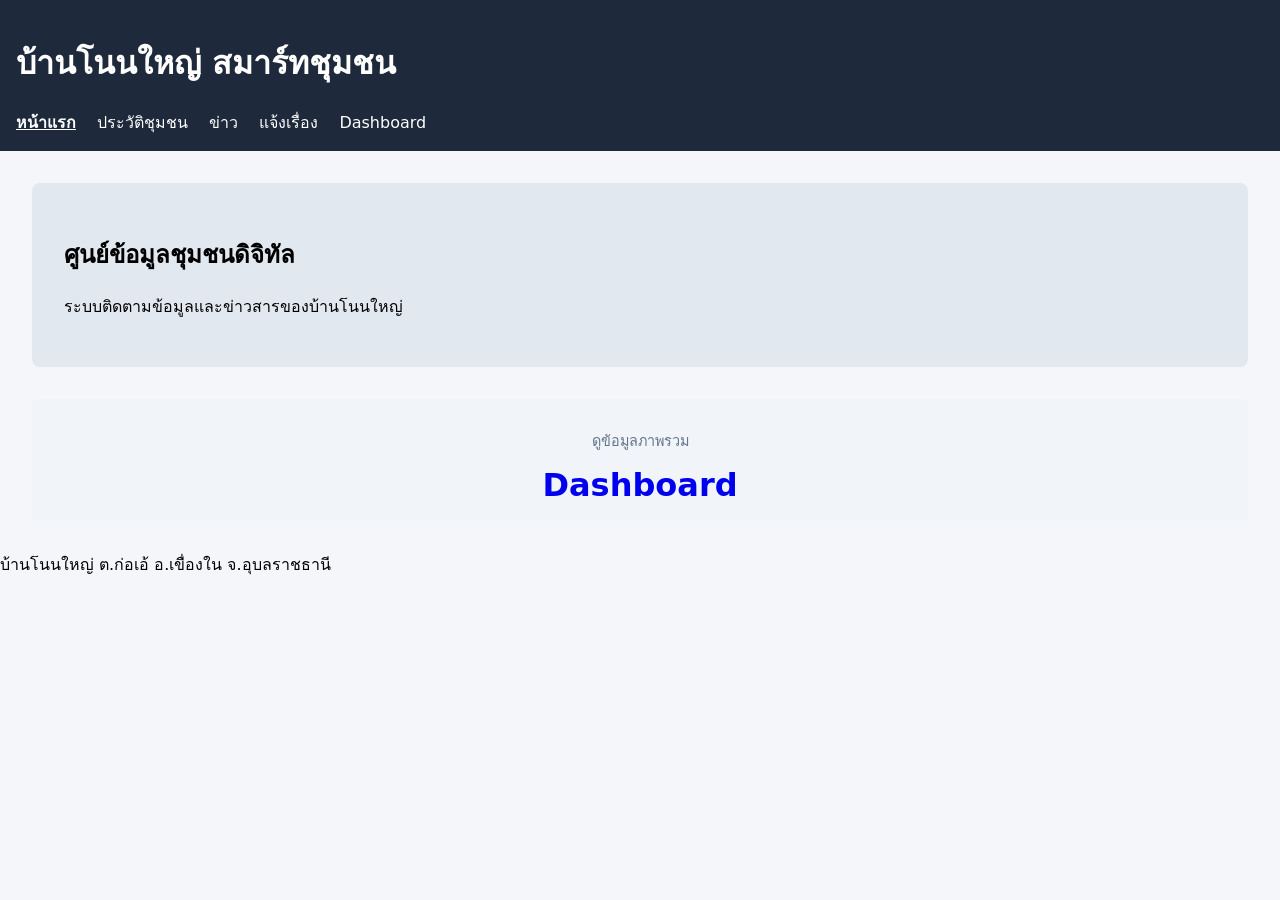
==== index.html @ 78b42ae3 "Update index.html" ====
<!doctype html>
<html lang="th">
<head>
<meta charset="utf-8">
<title>หน้าแรก - บ้านโนนใหญ่</title>
<meta name="viewport" content="width=device-width, initial-scale=1">
<link rel="stylesheet" href="assets/style.css">
</head>

<body>

<header>
<h1>บ้านโนนใหญ่ สมาร์ทชุมชน</h1>
<nav>
<a href="index.html" class="active">หน้าแรก</a>
<a href="community.html">ประวัติชุมชน</a>
<a href="news.html">ข่าว</a>
<a href="report.html">แจ้งเรื่อง</a>
<a href="dashboard.html">Dashboard</a>
</nav>
</header>

<main>
  
<section class="hero">
<h2>ศูนย์ข้อมูลชุมชนดิจิทัล</h2>
<p>ระบบติดตามข้อมูลและข่าวสารของบ้านโนนใหญ่</p>
</section>

<div class="stats" style="margin-top:20px;">
<a href="dashboard.html" class="stat-box" style="text-decoration:none;">
<p class="label">ดูข้อมูลภาพรวม</p>
<p class="value">Dashboard</p>
</a>
</div>

</section>

</main>

<footer>
บ้านโนนใหญ่ ต.ก่อเอ้ อ.เขื่องใน จ.อุบลราชธานี
</footer>

</body>
</html>
---- assets/style.css ----
body {
  font-family: system-ui, sans-serif;
  margin: 0;
  background: #f4f6f9;
}

header {
  background: #1e293b;
  color: white;
  padding: 1rem;
}

nav a {
  color: white;
  margin-right: 1rem;
  text-decoration: none;  
}

nav a.active {
  font-weight: bold;
  text-decoration: underline;  
}

main {
  padding: 2rem;
}

.hero {
  background:#e2e8f0;
  padding:2rem;
  border-radius:8px;
  margin-bottom:2rem;
}

.card {
  background: white;
  padding: 1.5rem;
  border-radius: 8px;
  box-shadow: 0 2px 8px rgba(0,0,0,0.05);
}

.stats {
  display: flex;
  gap: 2rem;
  margin-top: 1rem;
}

.stat-box {
  flex: 1;
  background: #f1f5f9;
  padding: 1rem;
  border-radius: 6px;
  text-align: center;
}

.label {
  font-size: 0.9rem;
  color: #64748b;
}

.value {
  font-size: 2rem;
  font-weight: bold;
  margin: 0.5rem 0 0 0;
}

.updated {
  margin-top: 1rem;
  font-size: 0.9rem;
  color: #475569;
}
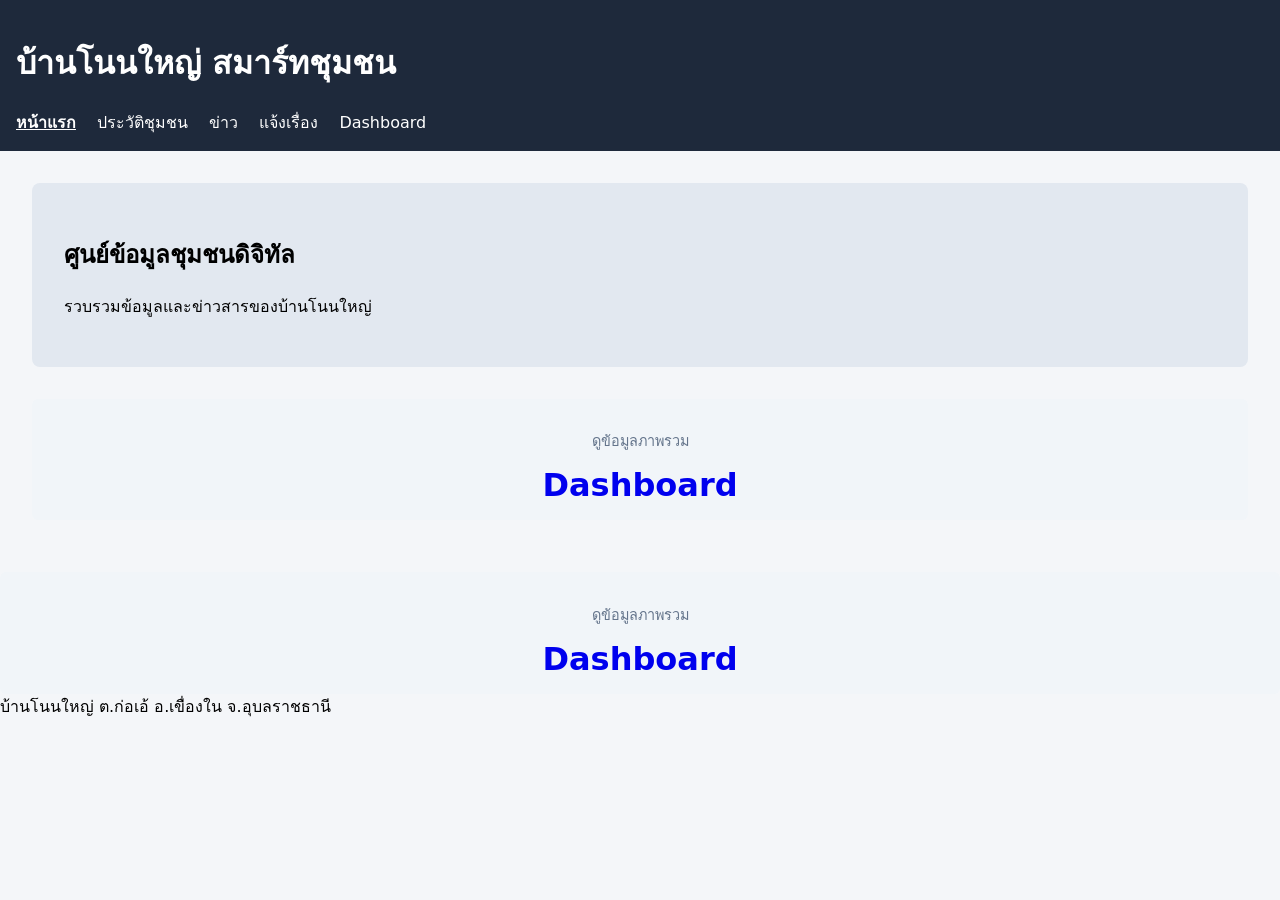
==== commit ae2295ce: "Update index.html" ====
--- a/index.html
+++ b/index.html
@@ -21,11 +21,20 @@
 </header>
 
 <main>
-  
+
 <section class="hero">
-<h2>ศูนย์ข้อมูลชุมชนดิจิทัล</h2>
-<p>ระบบติดตามข้อมูลและข่าวสารของบ้านโนนใหญ่</p>
+  <h2>ศูนย์ข้อมูลชุมชนดิจิทัล</h2>
+  <p>รวบรวมข้อมูลและข่าวสารของบ้านโนนใหญ่</p>
 </section>
+
+<div class="stats" style="margin-top:20px;">
+  <a href="dashboard.html" class="stat-box" style="text-decoration:none;">
+    <p class="label">ดูข้อมูลภาพรวม</p>
+    <p class="value">Dashboard</p>
+  </a>
+</div>
+
+</main>
 
 <div class="stats" style="margin-top:20px;">
 <a href="dashboard.html" class="stat-box" style="text-decoration:none;">
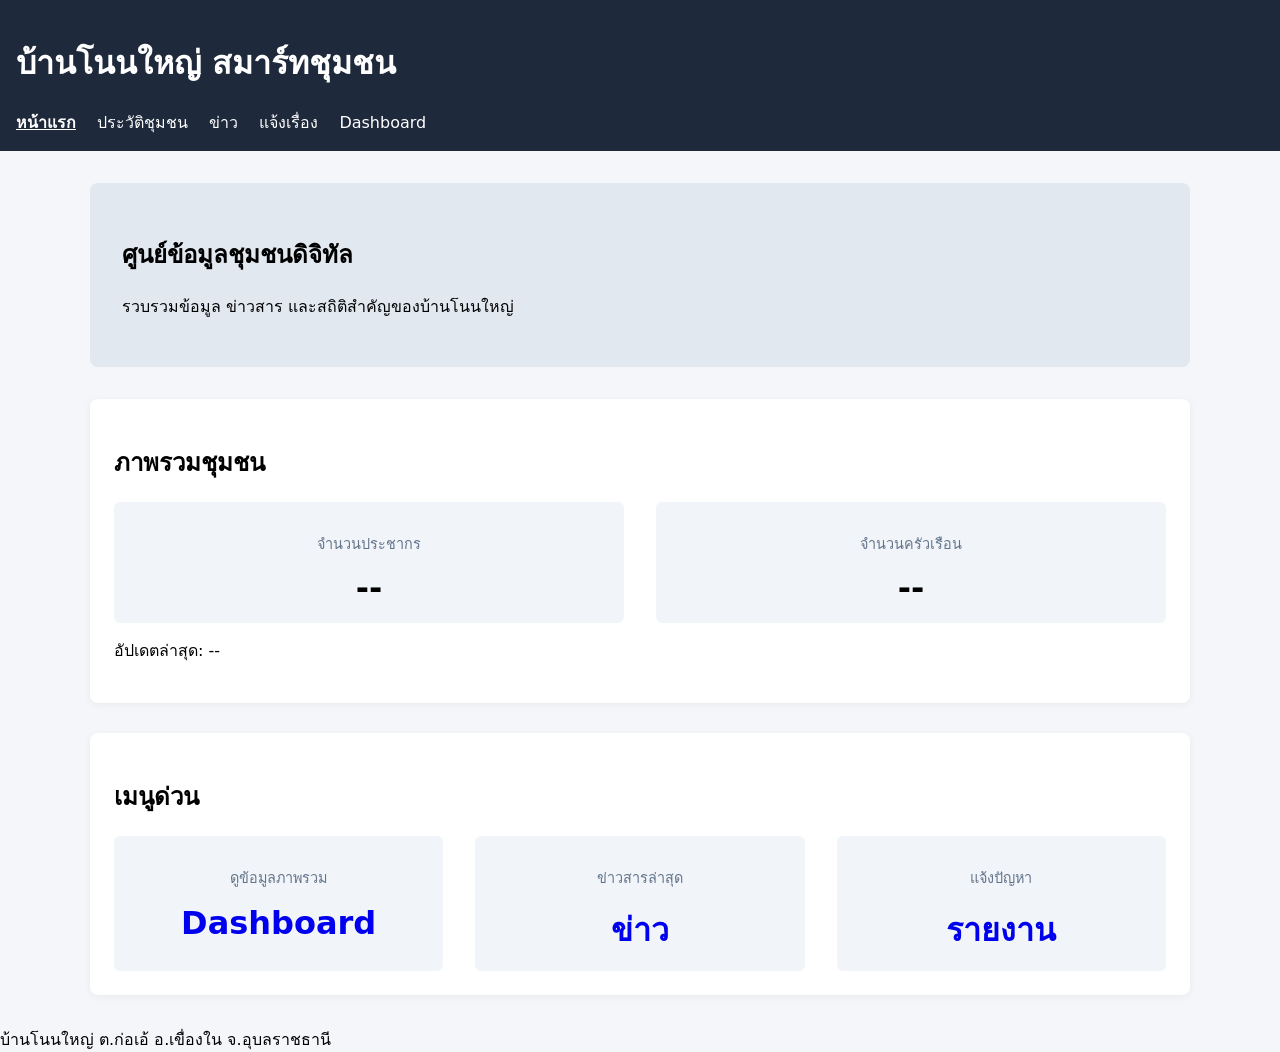
==== commit b75b9258: "Update index.html" ====
--- a/index.html
+++ b/index.html
@@ -5,6 +5,7 @@
 <title>หน้าแรก - บ้านโนนใหญ่</title>
 <meta name="viewport" content="width=device-width, initial-scale=1">
 <link rel="stylesheet" href="assets/style.css">
+<script src="js/main.js" defer></script>
 </head>
 
 <body>
@@ -21,30 +22,60 @@
 </header>
 
 <main>
+<div class="container">
 
 <section class="hero">
-  <h2>ศูนย์ข้อมูลชุมชนดิจิทัล</h2>
-  <p>รวบรวมข้อมูลและข่าวสารของบ้านโนนใหญ่</p>
+<h2>ศูนย์ข้อมูลชุมชนดิจิทัล</h2>
+<p>รวบรวมข้อมูล ข่าวสาร และสถิติสำคัญของบ้านโนนใหญ่</p>
 </section>
 
-<div class="stats" style="margin-top:20px;">
-  <a href="dashboard.html" class="stat-box" style="text-decoration:none;">
-    <p class="label">ดูข้อมูลภาพรวม</p>
-    <p class="value">Dashboard</p>
-  </a>
+<section class="card" style="margin-top:30px;">
+<h2>ภาพรวมชุมชน</h2>
+
+<div class="stats" style="margin-top:15px;">
+
+<div class="stat-box">
+<p class="label">จำนวนประชากร</p>
+<p id="home-population" class="value">--</p>
 </div>
 
-</main>
+<div class="stat-box">
+<p class="label">จำนวนครัวเรือน</p>
+<p id="home-households" class="value">--</p>
+</div>
 
-<div class="stats" style="margin-top:20px;">
+</div>
+
+<p style="margin-top:15px;">
+อัปเดตล่าสุด: <span id="home-updated">--</span>
+</p>
+
+</section>
+
+<section class="card" style="margin-top:30px;">
+<h2>เมนูด่วน</h2>
+
+<div class="stats" style="margin-top:15px;">
+
 <a href="dashboard.html" class="stat-box" style="text-decoration:none;">
 <p class="label">ดูข้อมูลภาพรวม</p>
 <p class="value">Dashboard</p>
 </a>
+
+<a href="news.html" class="stat-box" style="text-decoration:none;">
+<p class="label">ข่าวสารล่าสุด</p>
+<p class="value">ข่าว</p>
+</a>
+
+<a href="report.html" class="stat-box" style="text-decoration:none;">
+<p class="label">แจ้งปัญหา</p>
+<p class="value">รายงาน</p>
+</a>
+
 </div>
-
 </section>
 
+</div>
 </main>
 
 <footer>
--- a/assets/style.css
+++ b/assets/style.css
@@ -1,3 +1,4 @@
+/* update test */
 body {
   font-family: system-ui, sans-serif;
   margin: 0;
@@ -30,6 +31,20 @@
   padding:2rem;
   border-radius:8px;
   margin-bottom:2rem;
+}
+
+.container {
+  max-width: 1100px;
+  margin: auto;
+}
+
+.stat-box {
+  cursor: pointer;
+  transition: 0.2s;
+}
+
+.stat-box:hover {
+  transform: translateY(-4px);
 }
 
 .card {
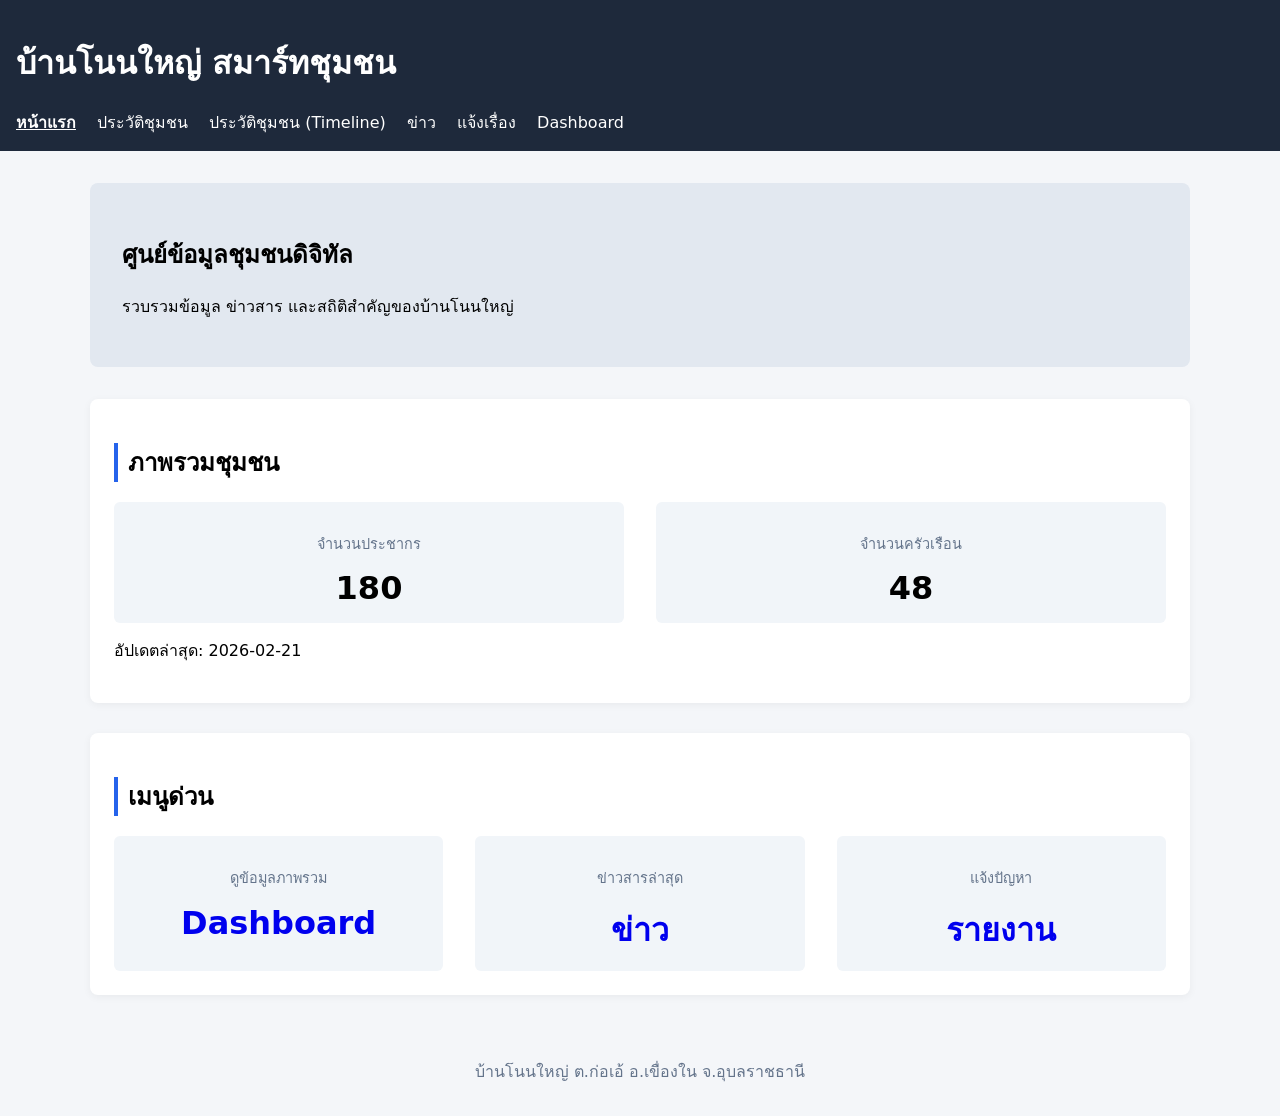
==== commit e725c973: "Update index.html" ====
--- a/index.html
+++ b/index.html
@@ -15,6 +15,7 @@
 <nav>
 <a href="index.html" class="active">หน้าแรก</a>
 <a href="community.html">ประวัติชุมชน</a>
+<a href="timeline.html">ประวัติชุมชน (Timeline)</a>  
 <a href="news.html">ข่าว</a>
 <a href="report.html">แจ้งเรื่อง</a>
 <a href="dashboard.html">Dashboard</a>
--- a/assets/style.css
+++ b/assets/style.css
@@ -26,6 +26,12 @@
   padding: 2rem;
 }
 
+footer {
+  text-align: center;
+  padding: 2rem 0;
+  color: #64748b;
+}
+
 .hero {
   background:#e2e8f0;
   padding:2rem;
@@ -52,6 +58,11 @@
   padding: 1.5rem;
   border-radius: 8px;
   box-shadow: 0 2px 8px rgba(0,0,0,0.05);
+}
+
+.card h2 {
+  border-left: 4px solid #2563eb;
+  padding-left: 10px;
 }
 
 .stats {
@@ -84,3 +95,32 @@
   font-size: 0.9rem;
   color: #475569;
 }
+
+form {
+  display: flex;
+  flex-direction: column;
+  gap: 10px;
+}
+
+input, select, textarea {
+  padding: 8px;
+  border-radius: 6px;
+  border: 1px solid #ccc;
+}
+
+button {
+  background: #2563eb;
+  color: white;
+  padding: 10px;
+  border: none;
+  border-radius: 6px;
+  cursor: pointer;
+}
+
+button:hover {
+  background: #1e40af;
+}
+
+iframe {
+  border: none;
+}
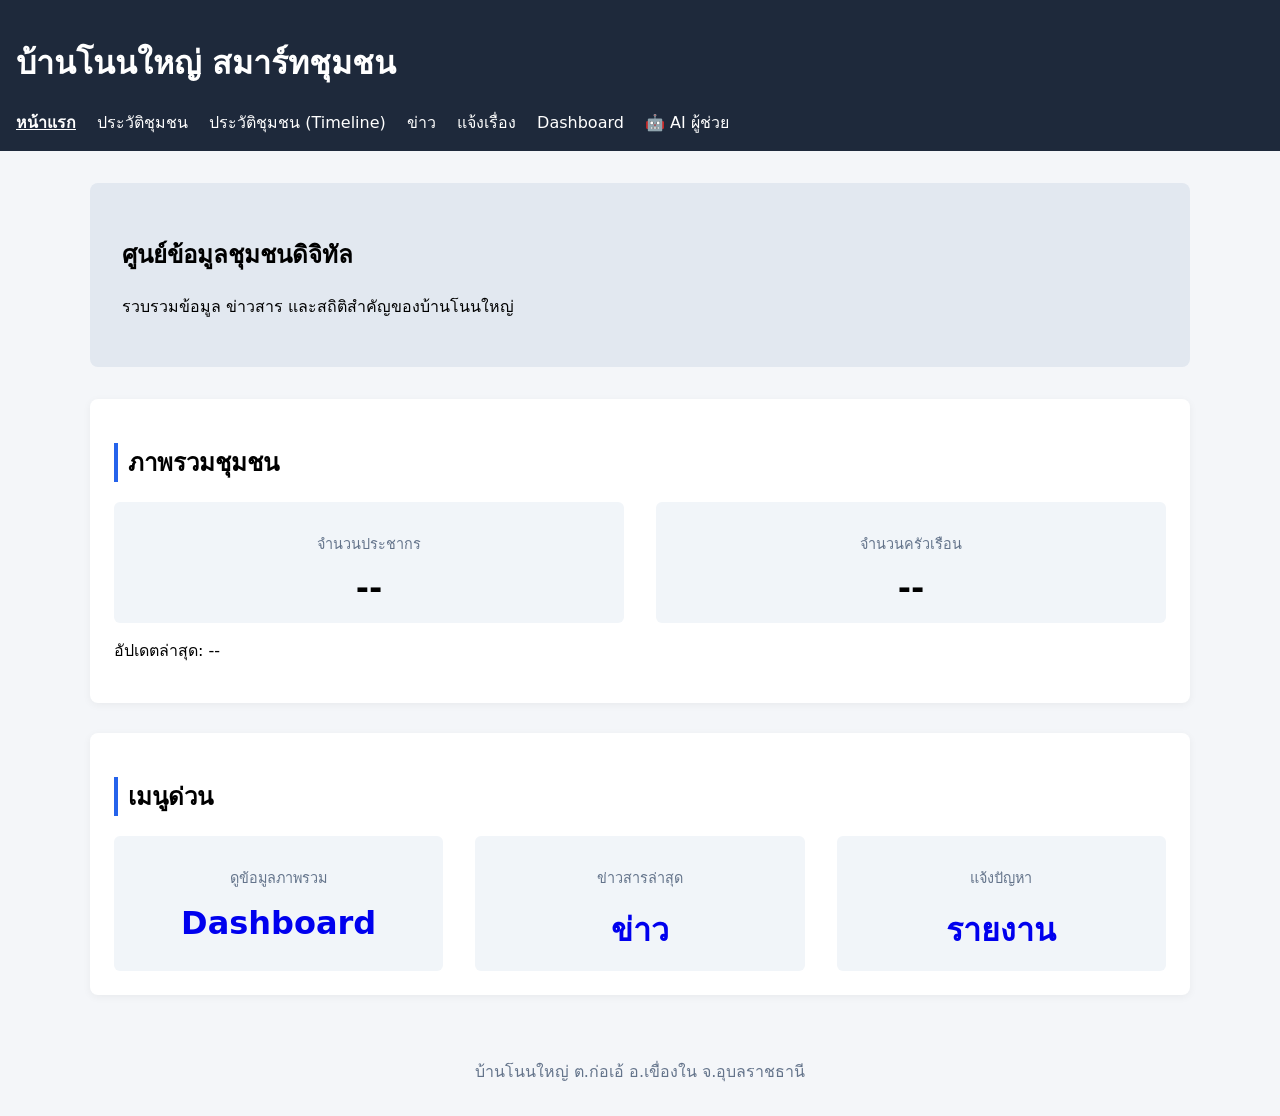
==== commit 89188694: "Update index.html" ====
--- a/index.html
+++ b/index.html
@@ -19,6 +19,8 @@
 <a href="news.html">ข่าว</a>
 <a href="report.html">แจ้งเรื่อง</a>
 <a href="dashboard.html">Dashboard</a>
+<a href="https://chat.openai.com" target="_blank" class="ai-btn">
+🤖 AI ผู้ช่วย </a>  
 </nav>
 </header>
 
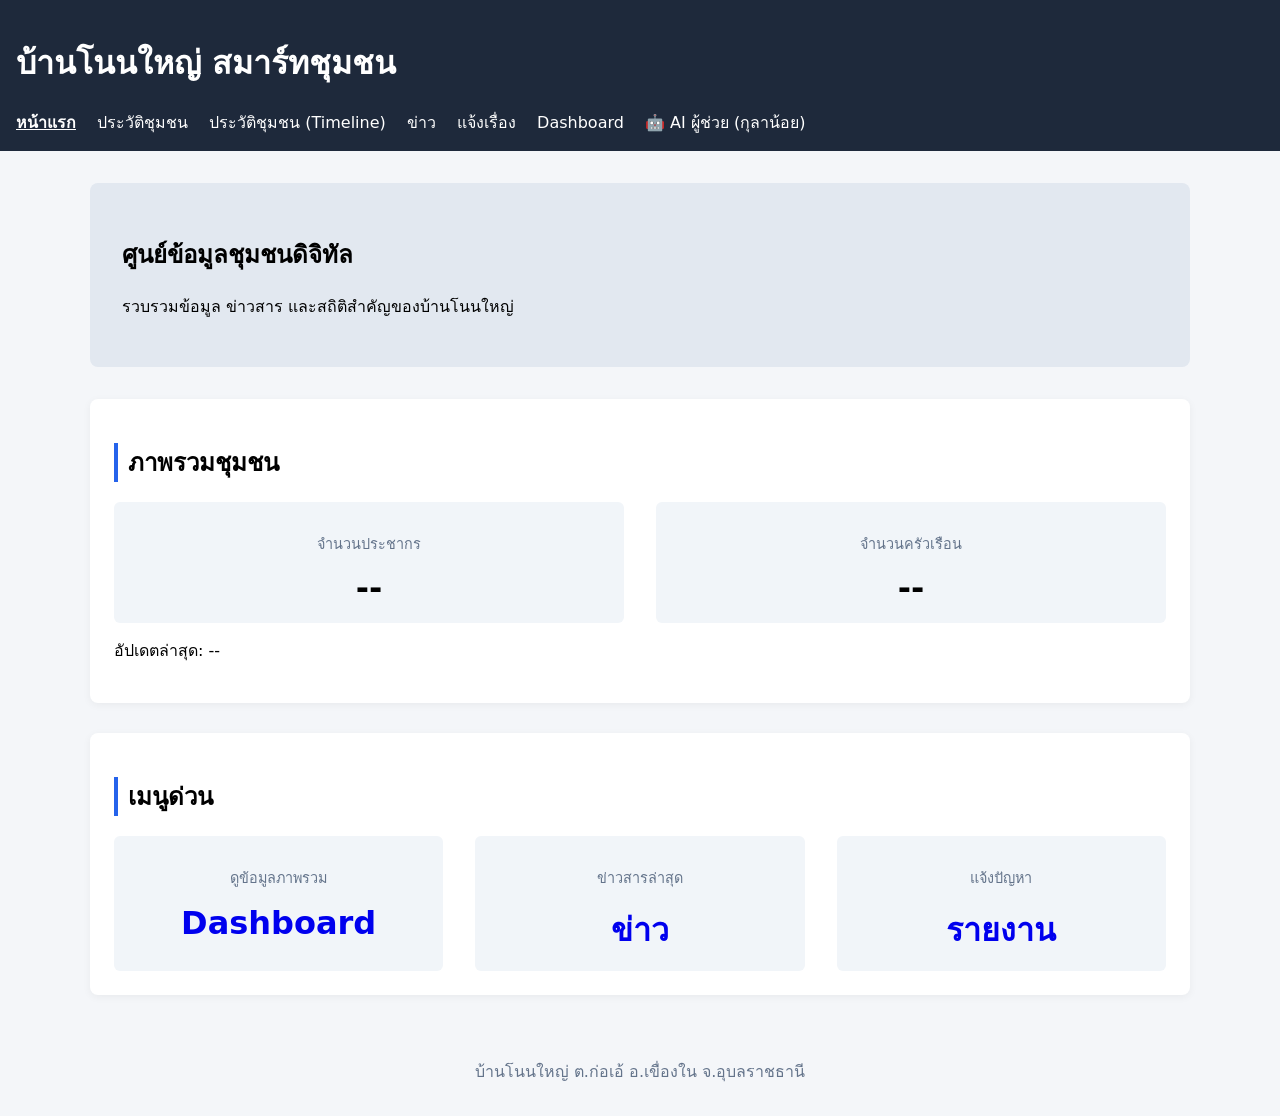
==== commit 7f00cced: "Update index.html" ====
--- a/index.html
+++ b/index.html
@@ -19,8 +19,8 @@
 <a href="news.html">ข่าว</a>
 <a href="report.html">แจ้งเรื่อง</a>
 <a href="dashboard.html">Dashboard</a>
-<a href="https://chat.openai.com" target="_blank" class="ai-btn">
-🤖 AI ผู้ช่วย </a>  
+<a href="https://chatgpt.com/g/g-695b0327f47481919179bb3045bfa3d7-kulaan-y"
+   target="_blank" rel="noopener">🤖 AI ผู้ช่วย (กุลาน้อย)</a> 
 </nav>
 </header>
 
--- a/assets/style.css
+++ b/assets/style.css
@@ -124,3 +124,10 @@
 iframe {
   border: none;
 }
+
+.ai-btn {
+    background: #2e8b57;
+    padding: 6px 12px;
+    border-radius: 6px;
+    color: white;
+}
